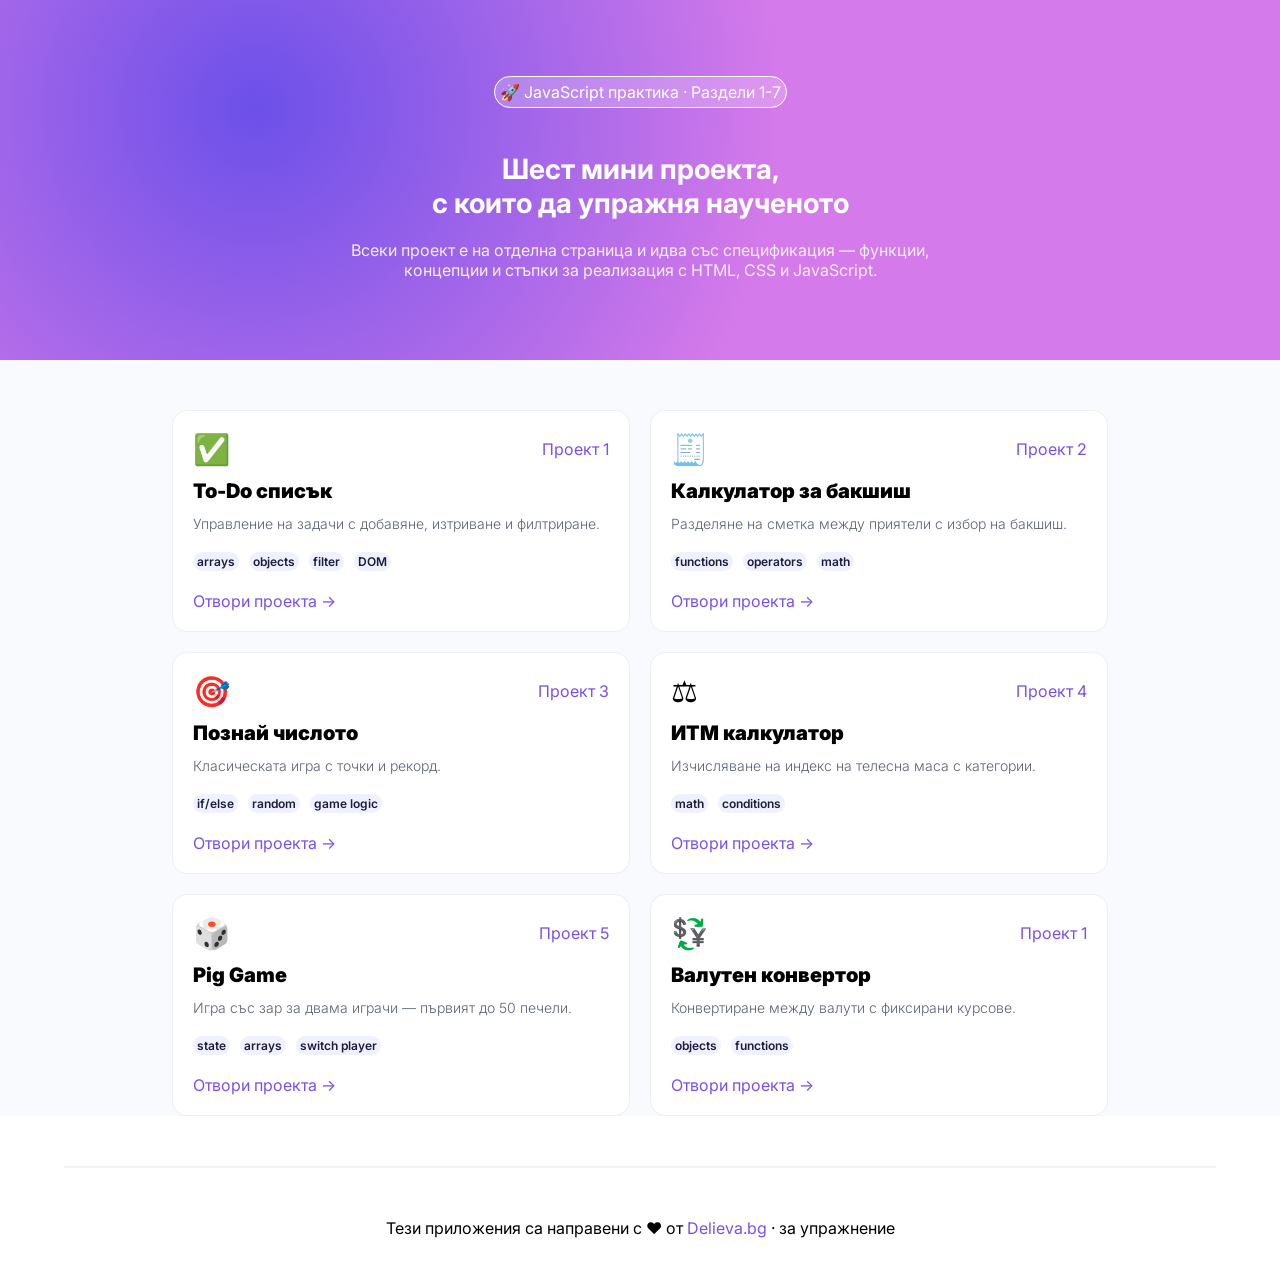
==== 01. The Complete JavaScript Course/00.myPersonalProjects for this Course/01. Six Mini Projects/index.html @ acc6f2bc "add new personal project homepage design" ====
<!doctype html>
<html lang="bg">
  <head>
    <meta charset="UTF-8" />
    <meta name="viewport" content="width=device-width, initial-scale=1.0" />
    <link rel="preconnect" href="https://fonts.googleapis.com" />
    <link rel="preconnect" href="https://fonts.gstatic.com" crossorigin />
    <link
      href="https://fonts.googleapis.com/css2?family=Inter:ital,opsz,wght@0,14..32,100..900;1,14..32,100..900&display=swap"
      rel="stylesheet"
    />
    <link rel="stylesheet" href="style.css" />
    <title>Six Mini Projects</title>
  </head>
  <body>
    <section class="hero">
      <div class="info-box">
        <span>🚀 JavaScript практика · Раздели 1-7</span>
      </div>
      <h1 class="hero-title">
        Шест мини проекта,<br />
        с които да упражня наученото
      </h1>
      <p class="hero-p">
        Всеки проект е на отделна страница и идва със спецификация — функции,
        концепции и стъпки за реализация с HTML, CSS и JavaScript.
      </p>
    </section>

    <section class="homepage-body">
      <div class="cards">
        <div class="card">
          <div class="first-row">
            <span class="icon">✅</span>
            <span><a href="first.html">Проект 1</a></span>
          </div>
          <div class="second-row">
            <h2>To-Do списък</h2>
          </div>
          <div class="third-row">
            <p>Управление на задачи с добавяне, изтриване и филтриране.</p>
          </div>
          <div class="tasks-list">
            <ul>
              <li>arrays</li>
              <li>objects</li>
              <li>filter</li>
              <li>DOM</li>
            </ul>
          </div>
          <div class="last-card-row">
            <p><a href="first.html">Отвори проекта →</a></p>
          </div>
        </div>

        <div class="card">
          <div class="first-row">
            <span class="icon">🧾</span>
            <span><a href="second.html">Проект 2</a></span>
          </div>
          <div class="second-row">
            <h2>Калкулатор за бакшиш</h2>
          </div>
          <div class="third-row">
            <p>Разделяне на сметка между приятели с избор на бакшиш.</p>
          </div>
          <div class="tasks-list">
            <ul>
              <li>functions</li>
              <li>operators</li>
              <li>math</li>
            </ul>
          </div>
          <div class="last-card-row">
            <p><a href="second.html">Отвори проекта →</a></p>
          </div>
        </div>

        <div class="card">
          <div class="first-row">
            <span class="icon">🎯</span>
            <span><a href="third.html">Проект 3</a></span>
          </div>
          <div class="second-row">
            <h2>Познай числото</h2>
          </div>
          <div class="third-row">
            <p>Класическата игра с точки и рекорд.</p>
          </div>
          <div class="tasks-list">
            <ul>
              <li>if/else</li>
              <li>random</li>
              <li>game logic</li>
            </ul>
          </div>
          <div class="last-card-row">
            <p><a href="third.html">Отвори проекта →</a></p>
          </div>
        </div>

        <div class="card">
          <div class="first-row">
            <span class="icon">⚖️</span>
            <span><a href="fourth.html">Проект 4</a></span>
          </div>
          <div class="second-row">
            <h2>ИТМ калкулатор</h2>
          </div>
          <div class="third-row">
            <p>Изчисляване на индекс на телесна маса с категории.</p>
          </div>
          <div class="tasks-list">
            <ul>
              <li>math</li>
              <li>conditions</li>
            </ul>
          </div>
          <div class="last-card-row">
            <p><a href="fourth.html">Отвори проекта →</a></p>
          </div>
        </div>

        <div class="card">
          <div class="first-row">
            <span class="icon">🎲</span>
            <span><a href="fifth.html">Проект 5</a></span>
          </div>
          <div class="second-row">
            <h2>Pig Game</h2>
          </div>
          <div class="third-row">
            <p>Игра със зар за двама играчи — първият до 50 печели.</p>
          </div>
          <div class="tasks-list">
            <ul>
              <li>state</li>
              <li>arrays</li>
              <li>switch player</li>
            </ul>
          </div>
          <div class="last-card-row">
            <p><a href="fifth.html">Отвори проекта →</a></p>
          </div>
        </div>

        <div class="card">
          <div class="first-row">
            <span class="icon">💱</span>
            <span><a href="sixth.html">Проект 1</a></span>
          </div>
          <div class="second-row">
            <h2>Валутен конвертор</h2>
          </div>
          <div class="third-row">
            <p>Конвертиране между валути с фиксирани курсове.</p>
          </div>
          <div class="tasks-list">
            <ul>
              <li>objects</li>
              <li>functions</li>
            </ul>
          </div>
          <div class="last-card-row">
            <p><a href="sixth.html">Отвори проекта →</a></p>
          </div>
        </div>
      </div>
    </section>

    <hr>

    <footer>
        <section class="footer">
            <p>Тези приложения са направени с ❤️ от <a href="https://delieva.bg">Delieva.bg</a> · за упражнение</p>
        </section>
    </footer>
    <script src="script.js
    "></script>
  </body>
</html>
---- 01. The Complete JavaScript Course/00.myPersonalProjects for this Course/01. Six Mini Projects/style.css ----
* {
  margin: 0;
  padding: 0;
  box-sizing: border-box;
  font-family:
    Inter,
    system-ui,
    -apple-system,
    sans-serif;
}

a,
a:hover,
a:visited,
a:focus,
a:active {
  color: #7a50e9;
  text-decoration: none;
}

/* HERO SECTION START*/

.hero {
  background: radial-gradient(circle at 20% 30%, #6c50e9, #d57aea 50%);
  text-align: center;
  padding-top: 82px;
  padding-bottom: 80px;
  padding-left: 20px;
  padding-right: 20px;
  color: #ffffff;
}

.info-box span {
  border: 1px solid #fcfcfc;
  background-color: #ffffff37;
  padding: 5px;
  border-radius: 50px;
}

.hero-title {
  margin: 0 auto;
  margin-top: 50px;
  text-align: center;
  font-size: 48px;
  max-width: 984px;
}

.hero-p {
  padding-top: 20px;
  font-size: 20px;
  text-align: center;
  max-width: 600px;
  margin: 0 auto;
  color: #f2eefa;
}

/* HERO SECTION END */

/* BODY SECTION OF HOMEPAGE START*/
.homepage-body {
  background-color: #f9fafe;
  margin-bottom: 50px;
}

.cards {
  max-width: 976px;
  margin: 0 auto;
  display: grid;
  grid-template-rows: 1fr 1fr;
  grid-template-columns: 1fr 1fr 1fr;
  padding-left: 20px;
  padding-right: 20px;
  padding-top: 50px;
  justify-content: center;
  align-items: center;
  row-gap: 20px;
  column-gap: 20px;
}

.card {
  background-color: #ffffff;
  padding: 20px;
  border-radius: 15px;
  border: 1px solid #ebeef5;
  transition: transform .25s;
  transition-timing-function: cubic-bezier(0.4, 0, 0.2, 1);
}

.card:hover {
  transform: translateY(-10px);
  cursor: pointer;
  
}

.icon {
  font-size: 30px;
}

.first-row {
  display: flex;
  flex-direction: row;
  justify-content: space-between;
  align-items: center;
}

.second-row h2 {
  font-size: 20px;
  font-weight: 900;
  margin-top: 12px;
  margin-bottom: 12px;
}

.third-row p {
    color: #5C6375;
    font-size: 14px;
    font-weight: 300;
}

.tasks-list {
    margin-top: 20px;
    margin-bottom: 20px;
    font-size: 12px;
    font-weight: 300;
}

.tasks-list ul {
    display: flex;
    justify-content: left;
    gap: 10px;
    list-style-type: none;
    align-items: center;
}

.tasks-list li {
    background-color: #EFF1FF;
    padding: 2px 4px;
    border-radius: 20px;
    font-weight: 600;
    color: #1D1E3F;
}

hr {
    max-width: 90%;
    height: 0;
    border: 1px solid #5c637515;
    margin: 0 auto;
}

.footer {
    text-align: center;
    margin-top: 50px;
    margin-bottom: 50px;
}

/* BODY SECTION OF HOMEPAGE END*/

/* Mobile VERSION */
@media screen and (max-width: 1280px) {
  .hero-title {
    font-size: 28px;
  }

  .hero-p {
    font-size: 16px;
  }

  
.cards {
  grid-template-columns: 1fr 1fr;
}

}

@media screen and (max-width: 590px) {
  
.cards {
  grid-template-columns: 1fr;
}

}
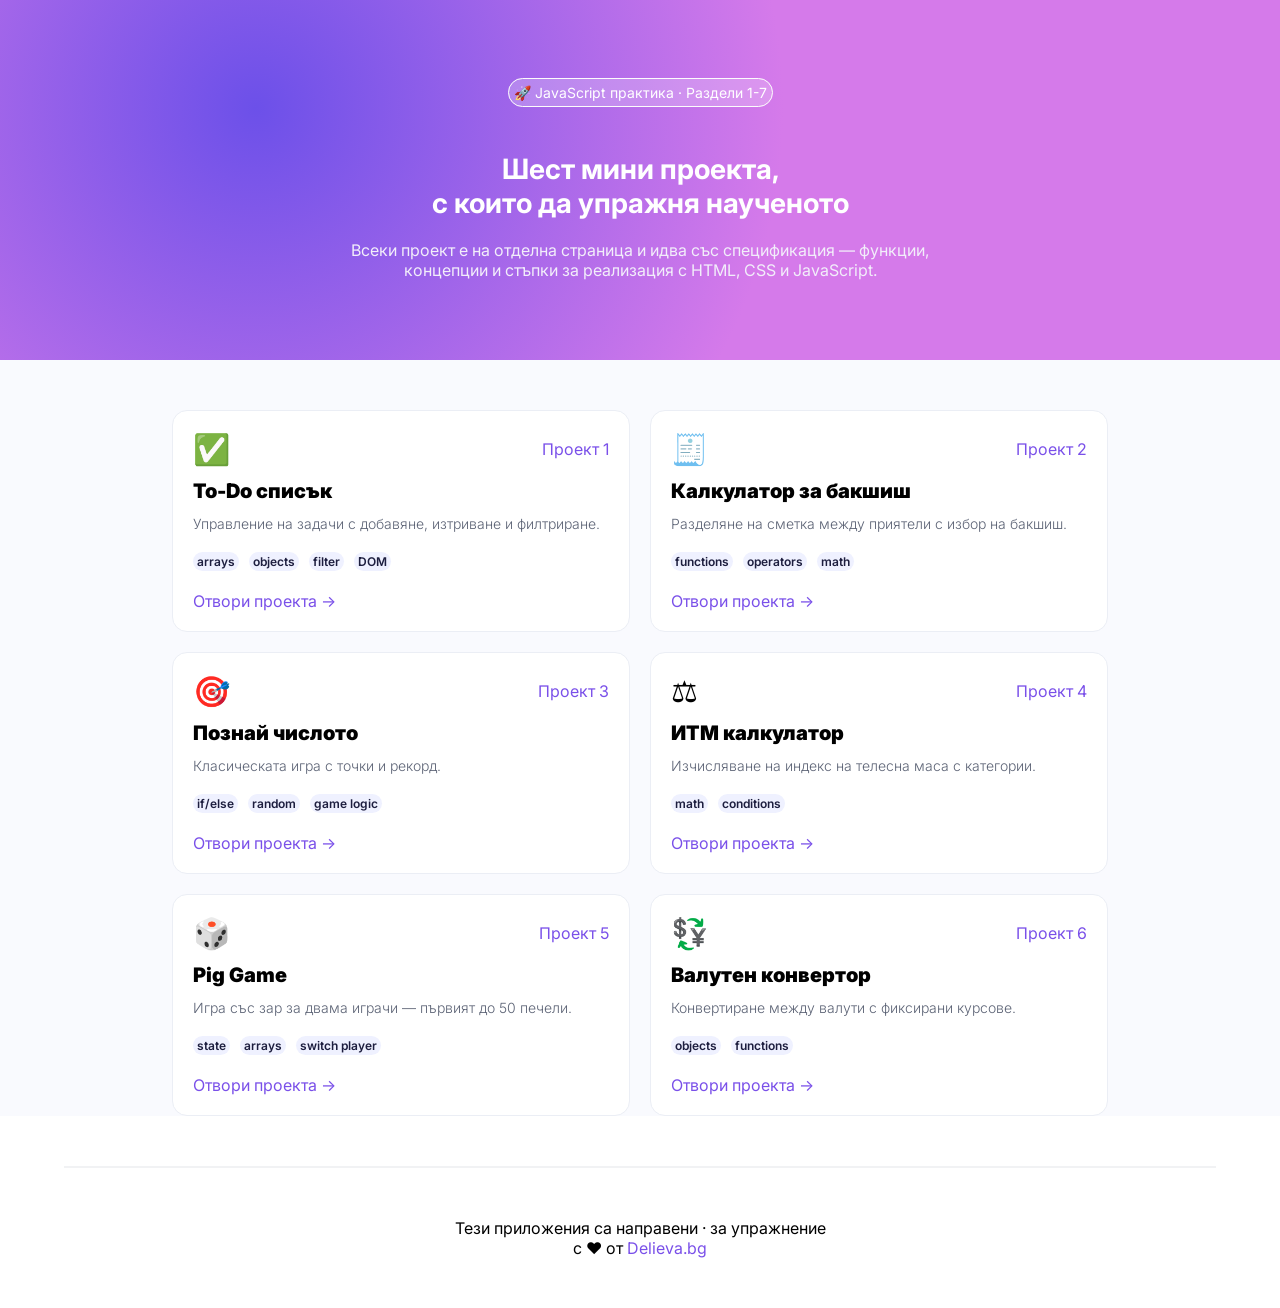
==== commit 5b5a7d21: "Update my personal project" ====
--- a/01. The Complete JavaScript Course/00.myPersonalProjects for this Course/01. Six Mini Projects/index.html
+++ b/01. The Complete JavaScript Course/00.myPersonalProjects for this Course/01. Six Mini Projects/index.html
@@ -32,7 +32,7 @@
         <div class="card">
           <div class="first-row">
             <span class="icon">✅</span>
-            <span><a href="first.html">Проект 1</a></span>
+            <span><a href="project.html">Проект 1</a></span>
           </div>
           <div class="second-row">
             <h2>To-Do списък</h2>
@@ -49,14 +49,14 @@
             </ul>
           </div>
           <div class="last-card-row">
-            <p><a href="first.html">Отвори проекта →</a></p>
+            <p><a href="project.html">Отвори проекта →</a></p>
           </div>
         </div>
 
         <div class="card">
           <div class="first-row">
             <span class="icon">🧾</span>
-            <span><a href="second.html">Проект 2</a></span>
+            <span><a href="./tip-calculator.html">Проект 2</a></span>
           </div>
           <div class="second-row">
             <h2>Калкулатор за бакшиш</h2>
@@ -72,7 +72,7 @@
             </ul>
           </div>
           <div class="last-card-row">
-            <p><a href="second.html">Отвори проекта →</a></p>
+            <p><a href="./tip-calculator.html">Отвори проекта →</a></p>
           </div>
         </div>
 
@@ -147,7 +147,7 @@
         <div class="card">
           <div class="first-row">
             <span class="icon">💱</span>
-            <span><a href="sixth.html">Проект 1</a></span>
+            <span><a href="sixth.html">Проект 6</a></span>
           </div>
           <div class="second-row">
             <h2>Валутен конвертор</h2>
@@ -168,12 +168,15 @@
       </div>
     </section>
 
-    <hr>
+    <hr />
 
     <footer>
-        <section class="footer">
-            <p>Тези приложения са направени с ❤️ от <a href="https://delieva.bg">Delieva.bg</a> · за упражнение</p>
-        </section>
+      <section class="footer">
+        <p>
+          Тези приложения са направени · за упражнение <br />
+          с ❤️ от <a href="https://delieva.bg">Delieva.bg</a>
+        </p>
+      </section>
     </footer>
     <script src="script.js
     "></script>
--- a/01. The Complete JavaScript Course/00.myPersonalProjects for this Course/01. Six Mini Projects/style.css
+++ b/01. The Complete JavaScript Course/00.myPersonalProjects for this Course/01. Six Mini Projects/style.css
@@ -35,6 +35,7 @@
   background-color: #ffffff37;
   padding: 5px;
   border-radius: 50px;
+  font-size: 14px;
 }
 
 .hero-title {
@@ -82,14 +83,13 @@
   padding: 20px;
   border-radius: 15px;
   border: 1px solid #ebeef5;
-  transition: transform .25s;
+  transition: transform 0.25s;
   transition-timing-function: cubic-bezier(0.4, 0, 0.2, 1);
 }
 
 .card:hover {
   transform: translateY(-10px);
   cursor: pointer;
-  
 }
 
 .icon {
@@ -111,48 +111,203 @@
 }
 
 .third-row p {
-    color: #5C6375;
-    font-size: 14px;
-    font-weight: 300;
+  color: #5c6375;
+  font-size: 14px;
+  font-weight: 300;
 }
 
 .tasks-list {
-    margin-top: 20px;
-    margin-bottom: 20px;
-    font-size: 12px;
-    font-weight: 300;
+  margin-top: 20px;
+  margin-bottom: 20px;
+  font-size: 12px;
+  font-weight: 300;
 }
 
 .tasks-list ul {
-    display: flex;
-    justify-content: left;
-    gap: 10px;
-    list-style-type: none;
-    align-items: center;
+  display: flex;
+  justify-content: left;
+  gap: 10px;
+  list-style-type: none;
+  align-items: center;
 }
 
 .tasks-list li {
-    background-color: #EFF1FF;
-    padding: 2px 4px;
-    border-radius: 20px;
-    font-weight: 600;
-    color: #1D1E3F;
-}
+  background-color: #eff1ff;
+  padding: 2px 4px;
+  border-radius: 20px;
+  font-weight: 600;
+  color: #1d1e3f;
+}
+
+/* BODY SECTION OF HOMEPAGE END*/
 
 hr {
-    max-width: 90%;
-    height: 0;
-    border: 1px solid #5c637515;
-    margin: 0 auto;
+  max-width: 90%;
+  height: 0;
+  border: 1px solid #5c637515;
+  margin: 0 auto;
 }
 
 .footer {
-    text-align: center;
-    margin-top: 50px;
-    margin-bottom: 50px;
-}
-
-/* BODY SECTION OF HOMEPAGE END*/
+  text-align: center;
+  margin-top: 50px;
+  margin-bottom: 50px;
+  padding-left: 20px;
+  padding-right: 20px;
+}
+
+
+/* Single-Page Design Start */
+.tip-hero {
+  text-align: left;
+}
+
+.back-link, .back-link:hover, .back-link:visited, .back-link:focus, .back-link:active {
+  color: #fff;
+  padding: 10px;
+}
+
+.tip-back-to-projects span:hover {
+  background-color: #ffffff64;
+}
+
+.single-page-title {
+  font-size: 18px;
+  text-align: left;
+  margin-top: 10px;
+  margin-bottom: 20px;
+}
+
+.single-page-p {
+  margin-bottom: 20px;
+}
+
+.single-page-conceptions li {
+  background-color: #eff1ff7b;
+  padding-left: 10px;
+  padding-right: 10px;
+}
+
+.tip-calc-body {
+  background-color: #F9FAFE;
+  padding-left: 20px;
+  padding-right: 20px;
+  padding-top: 30px;
+  padding-bottom: 30px;
+  display: flex;
+  flex-direction: column;
+  justify-content: center;
+  align-items: center;
+}
+
+.tip-calc {
+  width: 728px;
+  max-width: 100%;
+  text-align: left;
+  padding-top: 30px;
+  padding-bottom: 30px;
+  padding-left: 25px;
+  padding-right: 25px;
+  border-radius: 20px;
+  background-color: #FFFFFF;
+  border: 1px solid #EBEEF5;
+}
+
+.tip-calc-demo-title {
+  font-size: 15px;
+  font-weight: 500;
+  color: #6C50E9;
+}
+
+.eur-price-demo {
+  font-size: 14px;
+  margin-top: 20px;
+  margin-bottom: 10px;
+}
+
+.form-label-bill {
+  display: block;
+  margin-top: 20px;
+  margin-bottom: 10px;
+}
+
+#bill, #people-number {
+  border-radius: 5px;
+  border: 1px solid #EBEEF5;
+  background-color: #F9FAFE;
+  width: 100%;
+  padding: 10px;
+  outline-color: #6C50E9;
+  margin-bottom: 15px;
+}
+
+.percent-buttons {
+  width: 100%;
+  display: flex;
+  gap: 10px;
+  margin-top: 10px;
+  margin-bottom: 15px;
+}
+
+.tip-percent {
+  width: 100%;
+  border-radius: 10px;
+  border: none;
+  background-color: #EFF1FF;
+  padding: 5px 10px;
+  height: 40px;
+}
+
+.tip-percent:hover{
+  cursor: pointer;
+}
+
+.selected, .tip-percent:hover {
+  background: radial-gradient(circle at 10% 30%, #6c50e99b, #d57aea 50%);
+  color: #fff;
+  font-weight: 600;
+}
+
+#people-number {
+  margin-top: 15px;
+}
+
+.tip-info {
+  background-color: #F5F0FF;
+  padding: 20px;
+  border-radius: 20px;
+  color: #5C6375;
+  font-size: 14px;
+  display: flex;
+  flex-direction: column;
+  gap: 10px;
+}
+
+.tip-info-row {
+  display: flex;
+  justify-content: space-between;
+  align-items: center;
+  padding-bottom: 10px;
+}
+
+.tip-bold {
+  font-weight: 700;
+  color: black;
+}
+
+.tip-row-three {
+    padding-top: 20px;
+    border-top: 2px solid #EEECFA;
+}
+
+.colored {
+  background: -webkit-linear-gradient(135deg, oklch(55% .22 285), oklch(72% .18 320));
+  -webkit-text-fill-color: transparent;
+    -webkit-background-clip: text;
+  font-size: 20px;
+}
+/* Single-Page Design END */
+
 
 /* Mobile VERSION */
 @media screen and (max-width: 1280px) {
@@ -164,17 +319,56 @@
     font-size: 16px;
   }
 
-  
-.cards {
-  grid-template-columns: 1fr 1fr;
-}
-
+  .cards {
+    grid-template-columns: 1fr 1fr;
+  }
 }
 
 @media screen and (max-width: 590px) {
-  
-.cards {
-  grid-template-columns: 1fr;
-}
-
-}+  .cards {
+    grid-template-columns: 1fr;
+  }
+
+  .single-page-conceptions ul {
+    display: flex;
+    flex-wrap: wrap;
+  }
+}
+
+@media screen and (max-width: 290px) {
+  .hero {
+    padding-left: 10px;
+    padding-right: 10px;
+    padding-top: 50px;
+    padding-bottom: 40px;
+
+  }
+  .cards{
+    padding-left: 10px;
+    padding-right: 10px;
+  }
+
+  .hero-title {
+    font-size: 20px;
+    margin-top: 20px;
+  }
+
+  .hero-p {
+    font-size: 14px;
+  }
+
+  .info-box span {
+    font-size: 12px;
+  }
+
+  .percent-buttons {
+    display: flex;
+    flex-direction: row;
+    flex-wrap: wrap;
+  }
+
+  .tip-row-three {
+    display: flex;
+    flex-direction: column;
+  }
+}
